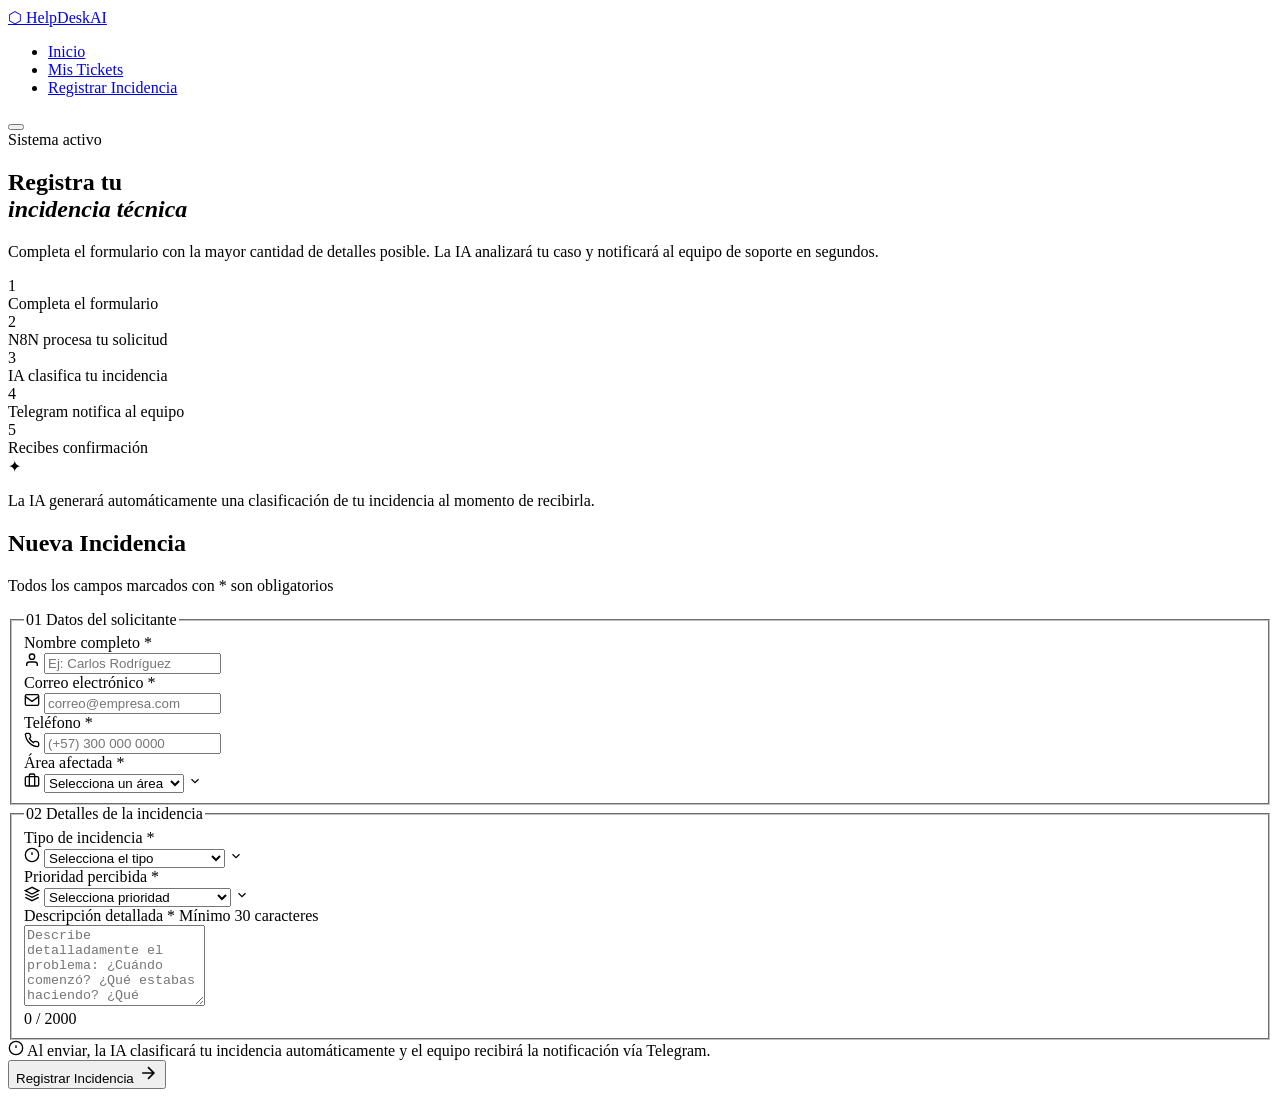
==== form.html @ 00256544 "feat: :memo: se creo el html del formulario de la pagina web" ====
<!DOCTYPE html>
<html lang="es">
<head>
  <meta charset="UTF-8" />
  <meta name="viewport" content="width=device-width, initial-scale=1.0" />
  <title>Registrar Incidencia — HelpDesk AI</title>
  <link rel="preconnect" href="https://fonts.googleapis.com" />
  <link rel="preconnect" href="https://fonts.gstatic.com" crossorigin />
  <link href="https://fonts.googleapis.com/css2?family=Syne:wght@400;600;700;800&family=DM+Sans:ital,opsz,wght@0,9..40,300;0,9..40,400;0,9..40,500;1,9..40,300&display=swap" rel="stylesheet" />
  <link rel="stylesheet" href="css/styles.css" />
  <link rel="stylesheet" href="css/form.css" />
</head>
<body class="form-page">

  <!-- ===== NAVBAR ===== -->
  <nav class="navbar navbar--dark" id="navbar">
    <div class="nav-container">
      <a href="index.html" class="nav-logo">
        <span class="logo-icon">⬡</span>
        <span class="logo-text">HelpDesk<span class="logo-accent">AI</span></span>
      </a>
      <ul class="nav-links">
        <li><a href="index.html">Inicio</a></li>
        <li><a href="tickets.html">Mis Tickets</a></li>
        <li><a href="form.html" class="nav-cta nav-cta--active">Registrar Incidencia</a></li>
      </ul>
      <button class="nav-hamburger" id="hamburger" aria-label="Menú">
        <span></span><span></span><span></span>
      </button>
    </div>
  </nav>

  <!-- ===== FORM SECTION ===== -->
  <main class="form-main">
    <div class="form-layout">

      <!-- Sidebar Info -->
      <aside class="form-sidebar">
        <div class="sidebar-content">
          <div class="sidebar-badge">
            <span class="badge-dot"></span> Sistema activo
          </div>
          <h1 class="sidebar-title">Registra tu<br /><em>incidencia técnica</em></h1>
          <p class="sidebar-desc">Completa el formulario con la mayor cantidad de detalles posible. La IA analizará tu caso y notificará al equipo de soporte en segundos.</p>
          <div class="sidebar-steps">
            <div class="ss-step ss-step--active">
              <div class="ss-dot">1</div>
              <span>Completa el formulario</span>
            </div>
            <div class="ss-line"></div>
            <div class="ss-step">
              <div class="ss-dot">2</div>
              <span>N8N procesa tu solicitud</span>
            </div>
            <div class="ss-line"></div>
            <div class="ss-step">
              <div class="ss-dot">3</div>
              <span>IA clasifica tu incidencia</span>
            </div>
            <div class="ss-line"></div>
            <div class="ss-step">
              <div class="ss-dot">4</div>
              <span>Telegram notifica al equipo</span>
            </div>
            <div class="ss-line"></div>
            <div class="ss-step">
              <div class="ss-dot">5</div>
              <span>Recibes confirmación</span>
            </div>
          </div>
          <div class="sidebar-note">
            <span class="note-icon">✦</span>
            <p>La IA generará automáticamente una clasificación de tu incidencia al momento de recibirla.</p>
          </div>
        </div>
      </aside>

      <!-- Form -->
      <div class="form-wrapper">
        <div class="form-card">
          <div class="form-card-header">
            <h2>Nueva Incidencia</h2>
            <p>Todos los campos marcados con <span class="required-mark">*</span> son obligatorios</p>
          </div>

          <form id="incidenciaForm" class="incidencia-form" novalidate>

            <!-- Sección 1: Datos Personales -->
            <fieldset class="form-section">
              <legend class="form-section-title">
                <span class="fs-number">01</span>
                Datos del solicitante
              </legend>

              <div class="form-row form-row--2">
                <div class="form-group" id="fg-nombre">
                  <label for="nombre" class="form-label">Nombre completo <span class="required-mark">*</span></label>
                  <div class="input-wrap">
                    <span class="input-icon">
                      <svg width="16" height="16" fill="none" stroke="currentColor" stroke-width="2" viewBox="0 0 24 24"><path d="M20 21v-2a4 4 0 0 0-4-4H8a4 4 0 0 0-4 4v2"/><circle cx="12" cy="7" r="4"/></svg>
                    </span>
                    <input
                      type="text"
                      id="nombre"
                      name="nombre"
                      class="form-input"
                      placeholder="Ej: Carlos Rodríguez"
                      autocomplete="name"
                      required
                      minlength="3"
                      maxlength="100"
                    />
                  </div>
                  <span class="form-error" id="error-nombre"></span>
                </div>

                <div class="form-group" id="fg-correo">
                  <label for="correo" class="form-label">Correo electrónico <span class="required-mark">*</span></label>
                  <div class="input-wrap">
                    <span class="input-icon">
                      <svg width="16" height="16" fill="none" stroke="currentColor" stroke-width="2" viewBox="0 0 24 24"><rect x="2" y="4" width="20" height="16" rx="2"/><path d="m22 7-10 7L2 7"/></svg>
                    </span>
                    <input
                      type="email"
                      id="correo"
                      name="correo"
                      class="form-input"
                      placeholder="correo@empresa.com"
                      autocomplete="email"
                      required
                    />
                  </div>
                  <span class="form-error" id="error-correo"></span>
                </div>
              </div>

              <div class="form-row form-row--2">
                <div class="form-group" id="fg-telefono">
                  <label for="telefono" class="form-label">Teléfono <span class="required-mark">*</span></label>
                  <div class="input-wrap">
                    <span class="input-icon">
                      <svg width="16" height="16" fill="none" stroke="currentColor" stroke-width="2" viewBox="0 0 24 24"><path d="M22 16.92v3a2 2 0 0 1-2.18 2 19.79 19.79 0 0 1-8.63-3.07 19.5 19.5 0 0 1-6-6 19.79 19.79 0 0 1-3.07-8.67A2 2 0 0 1 4.11 2h3a2 2 0 0 1 2 1.72c.127.96.361 1.903.7 2.81a2 2 0 0 1-.45 2.11L8.09 9.91a16 16 0 0 0 6 6l1.27-1.27a2 2 0 0 1 2.11-.45c.907.339 1.85.573 2.81.7A2 2 0 0 1 22 16.92z"/></svg>
                    </span>
                    <input
                      type="tel"
                      id="telefono"
                      name="telefono"
                      class="form-input"
                      placeholder="(+57) 300 000 0000"
                      autocomplete="tel"
                      required
                    />
                  </div>
                  <span class="form-error" id="error-telefono"></span>
                </div>

                <div class="form-group" id="fg-area">
                  <label for="area" class="form-label">Área afectada <span class="required-mark">*</span></label>
                  <div class="input-wrap">
                    <span class="input-icon">
                      <svg width="16" height="16" fill="none" stroke="currentColor" stroke-width="2" viewBox="0 0 24 24"><rect x="2" y="7" width="20" height="14" rx="2"/><path d="M16 21V5a2 2 0 0 0-2-2h-4a2 2 0 0 0-2 2v16"/></svg>
                    </span>
                    <select id="area" name="area" class="form-input form-select" required>
                      <option value="" disabled selected>Selecciona un área</option>
                      <option value="Sistemas">Sistemas / TI</option>
                      <option value="Administracion">Administración</option>
                      <option value="Contabilidad">Contabilidad</option>
                      <option value="Ventas">Ventas</option>
                      <option value="Recursos Humanos">Recursos Humanos</option>
                      <option value="Produccion">Producción</option>
                      <option value="Logistica">Logística</option>
                      <option value="Gerencia">Gerencia</option>
                      <option value="Otro">Otro</option>
                    </select>
                    <span class="select-arrow">
                      <svg width="14" height="14" fill="none" stroke="currentColor" stroke-width="2" viewBox="0 0 24 24"><path d="m6 9 6 6 6-6"/></svg>
                    </span>
                  </div>
                  <span class="form-error" id="error-area"></span>
                </div>
              </div>
            </fieldset>

            <!-- Sección 2: Detalles de la Incidencia -->
            <fieldset class="form-section">
              <legend class="form-section-title">
                <span class="fs-number">02</span>
                Detalles de la incidencia
              </legend>

              <div class="form-row form-row--2">
                <div class="form-group" id="fg-incidencia">
                  <label for="incidencia" class="form-label">Tipo de incidencia <span class="required-mark">*</span></label>
                  <div class="input-wrap">
                    <span class="input-icon">
                      <svg width="16" height="16" fill="none" stroke="currentColor" stroke-width="2" viewBox="0 0 24 24"><circle cx="12" cy="12" r="10"/><path d="M12 8v4M12 16h.01"/></svg>
                    </span>
                    <select id="incidencia" name="incidencia" class="form-input form-select" required>
                      <option value="" disabled selected>Selecciona el tipo</option>
                      <option value="Hardware">Hardware (equipos físicos)</option>
                      <option value="Software">Software (aplicaciones)</option>
                      <option value="Red">Red / Conectividad</option>
                      <option value="Seguridad">Seguridad informática</option>
                      <option value="Email">Correo electrónico</option>
                      <option value="Impresoras">Impresoras / Periféricos</option>
                      <option value="Telefonia">Telefonía / VoIP</option>
                      <option value="Accesos">Accesos / Permisos</option>
                      <option value="Base de Datos">Base de Datos</option>
                      <option value="Otro">Otro</option>
                    </select>
                    <span class="select-arrow">
                      <svg width="14" height="14" fill="none" stroke="currentColor" stroke-width="2" viewBox="0 0 24 24"><path d="m6 9 6 6 6-6"/></svg>
                    </span>
                  </div>
                  <span class="form-error" id="error-incidencia"></span>
                </div>

                <div class="form-group" id="fg-prioridad">
                  <label for="prioridad" class="form-label">Prioridad percibida <span class="required-mark">*</span></label>
                  <div class="input-wrap">
                    <span class="input-icon">
                      <svg width="16" height="16" fill="none" stroke="currentColor" stroke-width="2" viewBox="0 0 24 24"><path d="M12 2L2 7l10 5 10-5-10-5zM2 17l10 5 10-5M2 12l10 5 10-5"/></svg>
                    </span>
                    <select id="prioridad" name="prioridad" class="form-input form-select" required>
                      <option value="" disabled selected>Selecciona prioridad</option>
                      <option value="Baja">🟢 Baja — No urgente</option>
                      <option value="Media">🟡 Media — Moderada</option>
                      <option value="Alta">🔴 Alta — Urgente</option>
                      <option value="Critica">⛔ Crítica — Sistema caído</option>
                    </select>
                    <span class="select-arrow">
                      <svg width="14" height="14" fill="none" stroke="currentColor" stroke-width="2" viewBox="0 0 24 24"><path d="m6 9 6 6 6-6"/></svg>
                    </span>
                  </div>
                  <span class="form-error" id="error-prioridad"></span>
                </div>
              </div>

              <div class="form-group form-group--full" id="fg-descripcion">
                <label for="descripcion" class="form-label">
                  Descripción detallada <span class="required-mark">*</span>
                  <span class="label-hint">Mínimo 30 caracteres</span>
                </label>
                <div class="textarea-wrap">
                  <textarea
                    id="descripcion"
                    name="descripcion"
                    class="form-input form-textarea"
                    placeholder="Describe detalladamente el problema: ¿Cuándo comenzó? ¿Qué estabas haciendo? ¿Qué equipos o sistemas están afectados? ¿Cuántos usuarios están impactados?"
                    required
                    minlength="30"
                    maxlength="2000"
                    rows="5"
                  ></textarea>
                </div>
                <div class="textarea-footer">
                  <span class="form-error" id="error-descripcion"></span>
                  <span class="char-count" id="charCount">0 / 2000</span>
                </div>
              </div>
            </fieldset>

            <!-- Submit -->
            <div class="form-actions">
              <div class="form-disclaimer">
                <svg width="16" height="16" fill="none" stroke="currentColor" stroke-width="2" viewBox="0 0 24 24"><circle cx="12" cy="12" r="10"/><path d="M12 8v4M12 16h.01"/></svg>
                Al enviar, la IA clasificará tu incidencia automáticamente y el equipo recibirá la notificación vía Telegram.
              </div>
              <button type="submit" class="btn btn--primary btn--submit" id="submitBtn">
                <span class="btn-text">Registrar Incidencia</span>
                <span class="btn-loading" hidden>
                  <span class="spinner"></span>
                  Procesando...
                </span>
                <svg class="btn-arrow" width="20" height="20" fill="none" stroke="currentColor" stroke-width="2" viewBox="0 0 24 24"><path d="M5 12h14M12 5l7 7-7 7"/></svg>
              </button>
            </div>

            <!-- Error general -->
            <div class="form-alert form-alert--error" id="formError" hidden>
              <svg width="20" height="20" fill="none" stroke="currentColor" stroke-width="2" viewBox="0 0 24 24"><circle cx="12" cy="12" r="10"/><path d="M15 9l-6 6M9 9l6 6"/></svg>
              <p id="formErrorMsg">Error al enviar la incidencia. Por favor intenta nuevamente.</p>
            </div>

          </form>
        </div>
      </div>

    </div>
  </main>

  <script src="js/api.js"></script>
  <script src="js/app.js"></script>
  <script>
    // Compilado de TypeScript inline (form.ts compilado)
    // En producción, compilar form.ts con tsc y referenciar form.js
  </script>
  <script src="js/form-compiled.js"></script>
</body>
</html>
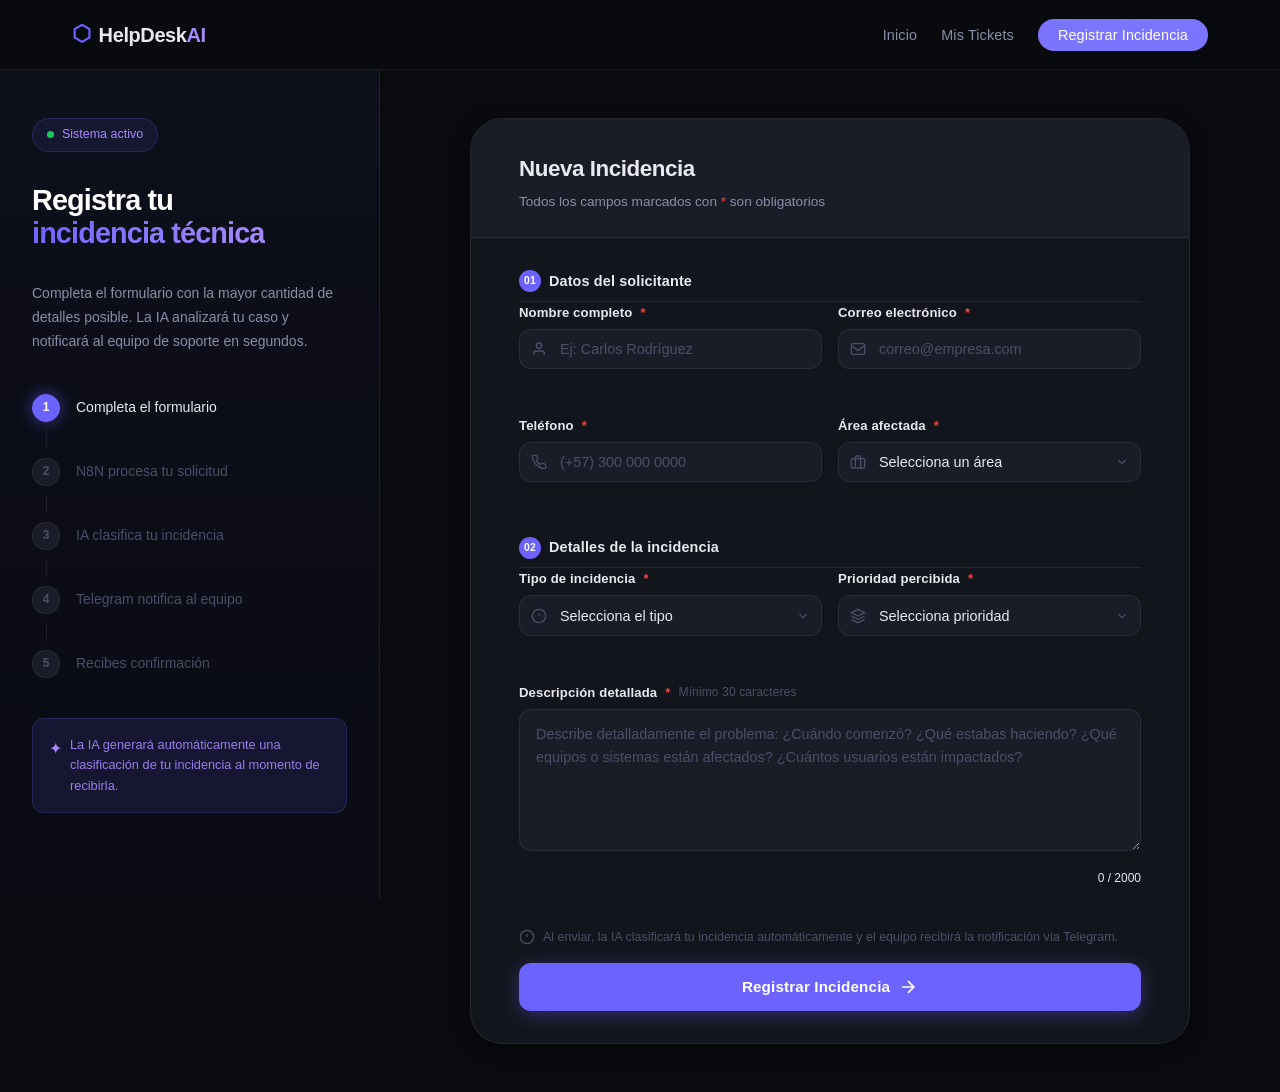
==== commit f9062b1a: "feat: :memo: se hacen modificaciones" ====
--- a/form.html
+++ b/form.html
@@ -43,27 +43,27 @@
           <h1 class="sidebar-title">Registra tu<br /><em>incidencia técnica</em></h1>
           <p class="sidebar-desc">Completa el formulario con la mayor cantidad de detalles posible. La IA analizará tu caso y notificará al equipo de soporte en segundos.</p>
           <div class="sidebar-steps">
-            <div class="ss-step ss-step--active">
+            <div class="ss-step ss-step--active step-item active">
               <div class="ss-dot">1</div>
               <span>Completa el formulario</span>
             </div>
             <div class="ss-line"></div>
-            <div class="ss-step">
+            <div class="ss-step step-item">
               <div class="ss-dot">2</div>
               <span>N8N procesa tu solicitud</span>
             </div>
             <div class="ss-line"></div>
-            <div class="ss-step">
+            <div class="ss-step step-item">
               <div class="ss-dot">3</div>
               <span>IA clasifica tu incidencia</span>
             </div>
             <div class="ss-line"></div>
-            <div class="ss-step">
+            <div class="ss-step step-item">
               <div class="ss-dot">4</div>
               <span>Telegram notifica al equipo</span>
             </div>
             <div class="ss-line"></div>
-            <div class="ss-step">
+            <div class="ss-step step-item">
               <div class="ss-dot">5</div>
               <span>Recibes confirmación</span>
             </div>
@@ -83,7 +83,8 @@
             <p>Todos los campos marcados con <span class="required-mark">*</span> son obligatorios</p>
           </div>
 
-          <form id="incidenciaForm" class="incidencia-form" novalidate>
+          <!-- ID corregido: incident-form (coincide con form-compiled.js) -->
+          <form id="incident-form" class="incidencia-form" novalidate>
 
             <!-- Sección 1: Datos Personales -->
             <fieldset class="form-section">
@@ -111,7 +112,8 @@
                       maxlength="100"
                     />
                   </div>
-                  <span class="form-error" id="error-nombre"></span>
+                  <!-- ID corregido: nombre-error (coincide con form-compiled.js: `${fieldId}-error`) -->
+                  <span class="form-error" id="nombre-error"></span>
                 </div>
 
                 <div class="form-group" id="fg-correo">
@@ -130,7 +132,7 @@
                       required
                     />
                   </div>
-                  <span class="form-error" id="error-correo"></span>
+                  <span class="form-error" id="correo-error"></span>
                 </div>
               </div>
 
@@ -151,7 +153,7 @@
                       required
                     />
                   </div>
-                  <span class="form-error" id="error-telefono"></span>
+                  <span class="form-error" id="telefono-error"></span>
                 </div>
 
                 <div class="form-group" id="fg-area">
@@ -176,7 +178,7 @@
                       <svg width="14" height="14" fill="none" stroke="currentColor" stroke-width="2" viewBox="0 0 24 24"><path d="m6 9 6 6 6-6"/></svg>
                     </span>
                   </div>
-                  <span class="form-error" id="error-area"></span>
+                  <span class="form-error" id="area-error"></span>
                 </div>
               </div>
             </fieldset>
@@ -212,7 +214,7 @@
                       <svg width="14" height="14" fill="none" stroke="currentColor" stroke-width="2" viewBox="0 0 24 24"><path d="m6 9 6 6 6-6"/></svg>
                     </span>
                   </div>
-                  <span class="form-error" id="error-incidencia"></span>
+                  <span class="form-error" id="incidencia-error"></span>
                 </div>
 
                 <div class="form-group" id="fg-prioridad">
@@ -232,7 +234,7 @@
                       <svg width="14" height="14" fill="none" stroke="currentColor" stroke-width="2" viewBox="0 0 24 24"><path d="m6 9 6 6 6-6"/></svg>
                     </span>
                   </div>
-                  <span class="form-error" id="error-prioridad"></span>
+                  <span class="form-error" id="prioridad-error"></span>
                 </div>
               </div>
 
@@ -254,8 +256,9 @@
                   ></textarea>
                 </div>
                 <div class="textarea-footer">
-                  <span class="form-error" id="error-descripcion"></span>
-                  <span class="char-count" id="charCount">0 / 2000</span>
+                  <span class="form-error" id="descripcion-error"></span>
+                  <!-- ID corregido: char-count (coincide con form-compiled.js) -->
+                  <span class="char-count" id="char-count">0 / 2000</span>
                 </div>
               </div>
             </fieldset>
@@ -266,9 +269,10 @@
                 <svg width="16" height="16" fill="none" stroke="currentColor" stroke-width="2" viewBox="0 0 24 24"><circle cx="12" cy="12" r="10"/><path d="M12 8v4M12 16h.01"/></svg>
                 Al enviar, la IA clasificará tu incidencia automáticamente y el equipo recibirá la notificación vía Telegram.
               </div>
-              <button type="submit" class="btn btn--primary btn--submit" id="submitBtn">
-                <span class="btn-text">Registrar Incidencia</span>
-                <span class="btn-loading" hidden>
+              <!-- ID corregido: submit-btn, btn-text, btn-loader (coinciden con form-compiled.js) -->
+              <button type="submit" class="btn btn--primary btn--submit" id="submit-btn">
+                <span id="btn-text">Registrar Incidencia</span>
+                <span id="btn-loader" style="display:none;" class="btn-loading">
                   <span class="spinner"></span>
                   Procesando...
                 </span>
@@ -276,12 +280,6 @@
               </button>
             </div>
 
-            <!-- Error general -->
-            <div class="form-alert form-alert--error" id="formError" hidden>
-              <svg width="20" height="20" fill="none" stroke="currentColor" stroke-width="2" viewBox="0 0 24 24"><circle cx="12" cy="12" r="10"/><path d="M15 9l-6 6M9 9l6 6"/></svg>
-              <p id="formErrorMsg">Error al enviar la incidencia. Por favor intenta nuevamente.</p>
-            </div>
-
           </form>
         </div>
       </div>
@@ -289,12 +287,7 @@
     </div>
   </main>
 
-  <script src="js/api.js"></script>
   <script src="js/app.js"></script>
-  <script>
-    // Compilado de TypeScript inline (form.ts compilado)
-    // En producción, compilar form.ts con tsc y referenciar form.js
-  </script>
   <script src="js/form-compiled.js"></script>
 </body>
-</html>
+</html>
--- a/css/styles.css
+++ b/css/styles.css
@@ -0,0 +1,1011 @@
+/* =====================================================
+   HelpDesk AI — styles.css
+   Global styles, variables, layout, components
+   ===================================================== */
+
+/* ===== CSS VARIABLES ===== */
+:root {
+  /* Colors */
+  --color-bg:         #0a0b0f;
+  --color-bg-2:       #0f1117;
+  --color-bg-card:    #13151c;
+  --color-bg-elevated:#1a1d27;
+  --color-border:     rgba(255,255,255,0.07);
+  --color-border-2:   rgba(255,255,255,0.12);
+
+  --color-text:       #e8eaf0;
+  --color-text-muted: #8a8fa8;
+  --color-text-dim:   #4a4f68;
+
+  --color-accent:     #6c63ff;
+  --color-accent-2:   #a78bfa;
+  --color-accent-glow:rgba(108,99,255,0.3);
+  --color-accent-soft:rgba(108,99,255,0.12);
+
+  --color-success:    #22c55e;
+  --color-warning:    #f59e0b;
+  --color-danger:     #ef4444;
+  --color-info:       #3b82f6;
+
+  /* Priority colors */
+  --color-critica:    #ef4444;
+  --color-alta:       #f97316;
+  --color-media:      #f59e0b;
+  --color-baja:       #22c55e;
+
+  /* Spacing */
+  --space-xs:   0.25rem;
+  --space-sm:   0.5rem;
+  --space-md:   1rem;
+  --space-lg:   1.5rem;
+  --space-xl:   2rem;
+  --space-2xl:  3rem;
+  --space-3xl:  4rem;
+  --space-4xl:  6rem;
+
+  /* Typography */
+  --font-display: 'Syne', sans-serif;
+  --font-body:    'DM Sans', sans-serif;
+
+  /* Border radius */
+  --radius-sm:  0.375rem;
+  --radius-md:  0.75rem;
+  --radius-lg:  1.25rem;
+  --radius-xl:  2rem;
+  --radius-full:9999px;
+
+  /* Shadows */
+  --shadow-sm:  0 1px 3px rgba(0,0,0,0.4);
+  --shadow-md:  0 4px 16px rgba(0,0,0,0.5);
+  --shadow-lg:  0 8px 40px rgba(0,0,0,0.6);
+  --shadow-accent: 0 0 40px rgba(108,99,255,0.2);
+
+  /* Transitions */
+  --transition-fast:  150ms ease;
+  --transition-base:  250ms ease;
+  --transition-slow:  400ms ease;
+
+  /* Layout */
+  --nav-height:   70px;
+  --container-max:1200px;
+}
+
+/* ===== RESET & BASE ===== */
+*, *::before, *::after {
+  box-sizing: border-box;
+  margin: 0;
+  padding: 0;
+}
+
+html {
+  scroll-behavior: smooth;
+  -webkit-text-size-adjust: 100%;
+}
+
+body {
+  font-family: var(--font-body);
+  background-color: var(--color-bg);
+  color: var(--color-text);
+  line-height: 1.6;
+  font-size: 1rem;
+  overflow-x: hidden;
+  -webkit-font-smoothing: antialiased;
+}
+
+img, svg { display: block; max-width: 100%; }
+a { color: inherit; text-decoration: none; }
+ul { list-style: none; }
+button { cursor: pointer; border: none; background: none; font-family: inherit; }
+input, select, textarea { font-family: inherit; }
+
+/* ===== CONTAINER ===== */
+.container {
+  width: 100%;
+  max-width: var(--container-max);
+  margin-inline: auto;
+  padding-inline: var(--space-xl);
+}
+
+@media (max-width: 768px) {
+  .container { padding-inline: var(--space-md); }
+}
+
+/* ===== NAVBAR ===== */
+.navbar {
+  position: fixed;
+  top: 0;
+  left: 0;
+  right: 0;
+  z-index: 1000;
+  height: var(--nav-height);
+  display: flex;
+  align-items: center;
+  background: rgba(10, 11, 15, 0.85);
+  backdrop-filter: blur(20px);
+  -webkit-backdrop-filter: blur(20px);
+  border-bottom: 1px solid var(--color-border);
+  transition: background var(--transition-base), box-shadow var(--transition-base);
+}
+
+.navbar.scrolled {
+  background: rgba(10, 11, 15, 0.98);
+  box-shadow: var(--shadow-md);
+}
+
+.nav-container {
+  width: 100%;
+  max-width: var(--container-max);
+  margin-inline: auto;
+  padding-inline: var(--space-xl);
+  display: flex;
+  align-items: center;
+  justify-content: space-between;
+  gap: var(--space-xl);
+}
+
+.nav-logo {
+  display: flex;
+  align-items: center;
+  gap: var(--space-sm);
+  font-family: var(--font-display);
+  font-size: 1.25rem;
+  font-weight: 700;
+  letter-spacing: -0.02em;
+  transition: opacity var(--transition-fast);
+}
+.nav-logo:hover { opacity: 0.85; }
+
+.logo-icon {
+  color: var(--color-accent);
+  font-size: 1.4rem;
+  line-height: 1;
+}
+.logo-accent { color: var(--color-accent-2); }
+
+.nav-links {
+  display: flex;
+  align-items: center;
+  gap: var(--space-lg);
+}
+
+.nav-links a {
+  font-size: 0.9rem;
+  font-weight: 500;
+  color: var(--color-text-muted);
+  transition: color var(--transition-fast);
+  letter-spacing: 0.01em;
+}
+.nav-links a:hover, .nav-links a.nav-active { color: var(--color-text); }
+
+.nav-cta {
+  padding: 0.5rem 1.25rem;
+  background: var(--color-accent);
+  color: white !important;
+  border-radius: var(--radius-full);
+  font-weight: 600;
+  font-size: 0.875rem;
+  transition: background var(--transition-fast), transform var(--transition-fast), box-shadow var(--transition-fast) !important;
+}
+.nav-cta:hover {
+  background: #7b74ff !important;
+  transform: translateY(-1px);
+  box-shadow: 0 4px 20px rgba(108,99,255,0.4) !important;
+}
+.nav-cta--active { background: #7b74ff !important; }
+
+.nav-hamburger {
+  display: none;
+  flex-direction: column;
+  gap: 5px;
+  padding: 4px;
+}
+.nav-hamburger span {
+  display: block;
+  width: 22px;
+  height: 2px;
+  background: var(--color-text);
+  border-radius: 2px;
+  transition: transform var(--transition-base), opacity var(--transition-base);
+}
+.nav-hamburger.active span:nth-child(1) { transform: translateY(7px) rotate(45deg); }
+.nav-hamburger.active span:nth-child(2) { opacity: 0; }
+.nav-hamburger.active span:nth-child(3) { transform: translateY(-7px) rotate(-45deg); }
+
+/* ===== BUTTONS ===== */
+.btn {
+  display: inline-flex;
+  align-items: center;
+  gap: 0.5rem;
+  padding: 0.625rem 1.5rem;
+  border-radius: var(--radius-full);
+  font-family: var(--font-display);
+  font-weight: 600;
+  font-size: 0.9rem;
+  letter-spacing: 0.01em;
+  transition: all var(--transition-base);
+  white-space: nowrap;
+  cursor: pointer;
+  border: none;
+  position: relative;
+  overflow: hidden;
+}
+
+.btn--primary {
+  background: var(--color-accent);
+  color: #fff;
+  box-shadow: 0 4px 20px rgba(108,99,255,0.35);
+}
+.btn--primary:hover {
+  background: #7b74ff;
+  transform: translateY(-2px);
+  box-shadow: 0 8px 30px rgba(108,99,255,0.5);
+}
+.btn--primary:active { transform: translateY(0); }
+
+.btn--ghost {
+  background: transparent;
+  color: var(--color-text-muted);
+  border: 1px solid var(--color-border-2);
+}
+.btn--ghost:hover {
+  background: var(--color-bg-elevated);
+  color: var(--color-text);
+  border-color: var(--color-accent);
+}
+
+.btn--lg {
+  padding: 0.875rem 2rem;
+  font-size: 1rem;
+}
+
+.btn--sm {
+  padding: 0.375rem 0.875rem;
+  font-size: 0.8rem;
+}
+
+.btn--icon {
+  gap: 0.375rem;
+}
+
+/* ===== SECTION BASICS ===== */
+.section-header {
+  text-align: center;
+  margin-bottom: var(--space-3xl);
+}
+
+.section-tag {
+  display: inline-block;
+  font-family: var(--font-display);
+  font-size: 0.75rem;
+  font-weight: 700;
+  text-transform: uppercase;
+  letter-spacing: 0.15em;
+  color: var(--color-accent-2);
+  background: var(--color-accent-soft);
+  padding: 0.375rem 0.875rem;
+  border-radius: var(--radius-full);
+  margin-bottom: var(--space-md);
+  border: 1px solid rgba(108,99,255,0.2);
+}
+
+.section-tag--light {
+  background: rgba(255,255,255,0.1);
+  color: #c4b5fd;
+  border-color: rgba(255,255,255,0.15);
+}
+
+.section-title {
+  font-family: var(--font-display);
+  font-size: clamp(1.75rem, 3vw, 2.5rem);
+  font-weight: 800;
+  letter-spacing: -0.03em;
+  color: var(--color-text);
+  line-height: 1.15;
+  margin-bottom: var(--space-md);
+}
+
+.section-title--light { color: #fff; }
+
+.section-sub {
+  font-size: 1.05rem;
+  color: var(--color-text-muted);
+  max-width: 560px;
+  margin-inline: auto;
+  line-height: 1.7;
+}
+
+.section-sub--light { color: rgba(255,255,255,0.7); }
+
+/* ===== HERO SECTION ===== */
+.hero {
+  min-height: 100vh;
+  display: flex;
+  align-items: center;
+  padding-top: var(--nav-height);
+  padding-inline: var(--space-xl);
+  position: relative;
+  overflow: hidden;
+  gap: var(--space-3xl);
+  max-width: var(--container-max);
+  margin-inline: auto;
+}
+
+.hero-bg-grid {
+  position: fixed;
+  inset: 0;
+  z-index: -2;
+  background-image:
+    linear-gradient(rgba(108,99,255,0.03) 1px, transparent 1px),
+    linear-gradient(90deg, rgba(108,99,255,0.03) 1px, transparent 1px);
+  background-size: 60px 60px;
+  pointer-events: none;
+}
+
+.hero-orb {
+  position: fixed;
+  border-radius: 50%;
+  filter: blur(100px);
+  pointer-events: none;
+  z-index: -1;
+}
+.hero-orb--1 {
+  width: 600px;
+  height: 600px;
+  background: radial-gradient(circle, rgba(108,99,255,0.15), transparent 70%);
+  top: -100px;
+  right: -100px;
+  animation: orbFloat 12s ease-in-out infinite;
+}
+.hero-orb--2 {
+  width: 400px;
+  height: 400px;
+  background: radial-gradient(circle, rgba(167,139,250,0.1), transparent 70%);
+  bottom: -50px;
+  left: -50px;
+  animation: orbFloat 16s ease-in-out infinite reverse;
+}
+
+@keyframes orbFloat {
+  0%, 100% { transform: translate(0, 0) scale(1); }
+  33% { transform: translate(30px, -20px) scale(1.05); }
+  66% { transform: translate(-20px, 30px) scale(0.95); }
+}
+
+.hero-content {
+  flex: 1;
+  max-width: 600px;
+  padding-block: var(--space-4xl) var(--space-2xl);
+  animation: fadeInUp 0.8s ease both;
+}
+
+.hero-badge {
+  display: inline-flex;
+  align-items: center;
+  gap: 0.5rem;
+  font-size: 0.8rem;
+  font-weight: 500;
+  color: var(--color-accent-2);
+  background: rgba(108,99,255,0.1);
+  border: 1px solid rgba(108,99,255,0.2);
+  padding: 0.375rem 1rem;
+  border-radius: var(--radius-full);
+  margin-bottom: var(--space-xl);
+  letter-spacing: 0.02em;
+}
+
+.badge-dot {
+  width: 7px;
+  height: 7px;
+  background: var(--color-success);
+  border-radius: 50%;
+  animation: pulse 2s infinite;
+  box-shadow: 0 0 0 0 rgba(34, 197, 94, 0.4);
+}
+
+@keyframes pulse {
+  0%, 100% { box-shadow: 0 0 0 0 rgba(34,197,94,0.4); }
+  50% { box-shadow: 0 0 0 6px rgba(34,197,94,0); }
+}
+
+.hero-title {
+  font-family: var(--font-display);
+  font-size: clamp(2.5rem, 5vw, 4rem);
+  font-weight: 800;
+  letter-spacing: -0.04em;
+  line-height: 1.1;
+  margin-bottom: var(--space-lg);
+  color: var(--color-text);
+}
+.hero-title em {
+  font-style: normal;
+  color: var(--color-accent-2);
+  background: linear-gradient(135deg, #6c63ff, #a78bfa);
+  -webkit-background-clip: text;
+  -webkit-text-fill-color: transparent;
+  background-clip: text;
+}
+
+.hero-subtitle {
+  font-size: 1.1rem;
+  color: var(--color-text-muted);
+  line-height: 1.75;
+  margin-bottom: var(--space-2xl);
+  max-width: 520px;
+}
+
+.hero-actions {
+  display: flex;
+  flex-wrap: wrap;
+  gap: var(--space-md);
+  margin-bottom: var(--space-2xl);
+}
+
+.hero-stats {
+  display: flex;
+  align-items: center;
+  gap: var(--space-xl);
+  padding: var(--space-lg) var(--space-xl);
+  background: var(--color-bg-card);
+  border: 1px solid var(--color-border);
+  border-radius: var(--radius-lg);
+  animation: fadeInUp 0.8s 0.2s ease both;
+}
+
+.stat {
+  display: flex;
+  flex-direction: column;
+  gap: 2px;
+}
+
+.stat-num {
+  font-family: var(--font-display);
+  font-size: 1.4rem;
+  font-weight: 800;
+  color: var(--color-accent-2);
+  letter-spacing: -0.02em;
+}
+
+.stat-label {
+  font-size: 0.78rem;
+  color: var(--color-text-muted);
+  letter-spacing: 0.01em;
+}
+
+.stat-divider {
+  width: 1px;
+  height: 36px;
+  background: var(--color-border);
+}
+
+/* ===== HERO VISUAL ===== */
+.hero-visual {
+  flex: 1;
+  max-width: 480px;
+  position: relative;
+  display: flex;
+  flex-direction: column;
+  gap: var(--space-md);
+  padding-block: var(--space-4xl) var(--space-2xl);
+  animation: fadeInUp 0.8s 0.15s ease both;
+}
+
+.ticket-card {
+  background: var(--color-bg-card);
+  border: 1px solid var(--color-border);
+  border-radius: var(--radius-lg);
+  padding: var(--space-lg);
+  transition: transform var(--transition-base), box-shadow var(--transition-base);
+}
+.ticket-card:hover {
+  transform: translateY(-4px);
+  box-shadow: var(--shadow-accent);
+}
+
+.ticket-card--float {
+  animation: cardFloat 6s ease-in-out infinite;
+}
+.ticket-card--secondary {
+  animation-delay: -3s;
+  opacity: 0.9;
+  scale: 0.97;
+  transform-origin: center left;
+}
+
+@keyframes cardFloat {
+  0%, 100% { transform: translateY(0); }
+  50% { transform: translateY(-8px); }
+}
+
+.tc-header {
+  display: flex;
+  justify-content: space-between;
+  align-items: center;
+  margin-bottom: var(--space-sm);
+}
+
+.tc-badge {
+  font-family: var(--font-display);
+  font-size: 0.65rem;
+  font-weight: 800;
+  letter-spacing: 0.12em;
+  padding: 0.2rem 0.6rem;
+  border-radius: var(--radius-full);
+}
+.tc-badge--alta {
+  background: rgba(239,68,68,0.15);
+  color: #fca5a5;
+  border: 1px solid rgba(239,68,68,0.3);
+}
+.tc-badge--media {
+  background: rgba(245,158,11,0.15);
+  color: #fcd34d;
+  border: 1px solid rgba(245,158,11,0.3);
+}
+
+.tc-id {
+  font-family: var(--font-display);
+  font-size: 0.75rem;
+  color: var(--color-text-dim);
+  font-weight: 600;
+}
+
+.tc-title {
+  font-size: 0.9rem;
+  font-weight: 500;
+  color: var(--color-text);
+  margin-bottom: var(--space-sm);
+  line-height: 1.4;
+}
+
+.tc-ai {
+  display: flex;
+  align-items: center;
+  gap: 0.375rem;
+  font-size: 0.75rem;
+  color: var(--color-accent-2);
+  background: var(--color-accent-soft);
+  padding: 0.3rem 0.75rem;
+  border-radius: var(--radius-full);
+  margin-bottom: var(--space-sm);
+  width: fit-content;
+}
+
+.tc-ai-icon { font-size: 0.7rem; }
+
+.tc-footer {
+  display: flex;
+  justify-content: space-between;
+  align-items: center;
+}
+
+.tc-status {
+  font-size: 0.72rem;
+  font-weight: 600;
+  padding: 0.2rem 0.6rem;
+  border-radius: var(--radius-full);
+}
+.tc-status--open { background: rgba(59,130,246,0.15); color: #93c5fd; }
+.tc-status--resolved { background: rgba(34,197,94,0.15); color: #86efac; }
+
+.tc-time { font-size: 0.72rem; color: var(--color-text-dim); }
+
+.telegram-notif {
+  display: flex;
+  align-items: center;
+  gap: var(--space-md);
+  background: linear-gradient(135deg, rgba(41,182,246,0.1), rgba(41,182,246,0.05));
+  border: 1px solid rgba(41,182,246,0.2);
+  border-radius: var(--radius-md);
+  padding: var(--space-md) var(--space-lg);
+  animation: slideIn 0.5s 1s ease both;
+}
+
+.tg-icon {
+  font-size: 1.3rem;
+  color: #29b6f6;
+}
+
+.tg-title {
+  font-weight: 600;
+  font-size: 0.85rem;
+  color: var(--color-text);
+}
+
+.tg-sub {
+  font-size: 0.75rem;
+  color: var(--color-text-muted);
+}
+
+/* ===== BENEFITS SECTION ===== */
+.benefits {
+  padding-block: var(--space-4xl);
+  background: var(--color-bg-2);
+}
+
+.benefits-grid {
+  display: grid;
+  grid-template-columns: repeat(auto-fit, minmax(280px, 1fr));
+  gap: var(--space-lg);
+}
+
+.benefit-card {
+  background: var(--color-bg-card);
+  border: 1px solid var(--color-border);
+  border-radius: var(--radius-lg);
+  padding: var(--space-xl);
+  transition: transform var(--transition-base), border-color var(--transition-base), box-shadow var(--transition-base);
+}
+.benefit-card:hover {
+  transform: translateY(-4px);
+  border-color: var(--color-accent);
+  box-shadow: var(--shadow-accent);
+}
+
+.benefit-card--featured {
+  background: linear-gradient(135deg, rgba(108,99,255,0.12), rgba(167,139,250,0.05));
+  border-color: rgba(108,99,255,0.3);
+  grid-column: span 1;
+}
+
+.benefit-icon {
+  font-size: 2rem;
+  margin-bottom: var(--space-md);
+  display: inline-block;
+}
+
+.benefit-card h3 {
+  font-family: var(--font-display);
+  font-size: 1.05rem;
+  font-weight: 700;
+  margin-bottom: var(--space-sm);
+  color: var(--color-text);
+}
+
+.benefit-card p {
+  font-size: 0.9rem;
+  color: var(--color-text-muted);
+  line-height: 1.65;
+}
+
+/* ===== HOW IT WORKS ===== */
+.how-it-works {
+  padding-block: var(--space-4xl);
+}
+
+.steps-track {
+  display: grid;
+  grid-template-columns: repeat(3, 1fr);
+  gap: var(--space-xl);
+  position: relative;
+}
+
+.step {
+  position: relative;
+  display: flex;
+  flex-direction: column;
+  gap: var(--space-md);
+}
+
+.step-number {
+  font-family: var(--font-display);
+  font-size: 0.7rem;
+  font-weight: 800;
+  color: var(--color-accent);
+  letter-spacing: 0.1em;
+  background: var(--color-accent-soft);
+  border: 1px solid rgba(108,99,255,0.2);
+  padding: 0.2rem 0.6rem;
+  border-radius: var(--radius-full);
+  width: fit-content;
+}
+
+.step-content {
+  background: var(--color-bg-card);
+  border: 1px solid var(--color-border);
+  border-radius: var(--radius-lg);
+  padding: var(--space-xl);
+  flex: 1;
+  transition: transform var(--transition-base), box-shadow var(--transition-base), border-color var(--transition-base);
+}
+.step-content:hover {
+  transform: translateY(-4px);
+  box-shadow: var(--shadow-accent);
+  border-color: var(--color-accent);
+}
+
+.step-icon-wrap {
+  width: 52px;
+  height: 52px;
+  border-radius: var(--radius-md);
+  background: var(--color-bg-elevated);
+  border: 1px solid var(--color-border);
+  display: flex;
+  align-items: center;
+  justify-content: center;
+  font-size: 1.4rem;
+  margin-bottom: var(--space-md);
+  transition: background var(--transition-base);
+}
+.step-icon-wrap--ai {
+  background: var(--color-accent-soft);
+  border-color: rgba(108,99,255,0.3);
+  color: var(--color-accent-2);
+  font-size: 1.6rem;
+}
+
+.step-title {
+  font-family: var(--font-display);
+  font-size: 1rem;
+  font-weight: 700;
+  margin-bottom: var(--space-sm);
+  color: var(--color-text);
+}
+
+.step-desc {
+  font-size: 0.875rem;
+  color: var(--color-text-muted);
+  line-height: 1.65;
+}
+
+.step-connector {
+  display: none;
+}
+
+/* ===== AI SECTION ===== */
+.ai-section {
+  padding-block: var(--space-4xl);
+  background: linear-gradient(180deg, var(--color-bg-2) 0%, #0d0e1a 100%);
+}
+
+.ai-inner {
+  display: grid;
+  grid-template-columns: 1fr 1fr;
+  gap: var(--space-3xl);
+  align-items: center;
+}
+
+.ai-features {
+  display: flex;
+  flex-direction: column;
+  gap: var(--space-sm);
+  margin-block: var(--space-xl) var(--space-xl);
+}
+
+.ai-features li {
+  display: flex;
+  align-items: center;
+  gap: var(--space-sm);
+  font-size: 0.95rem;
+  color: rgba(255,255,255,0.8);
+}
+
+.ai-check {
+  color: var(--color-success);
+  font-weight: 700;
+  font-size: 1rem;
+}
+
+.ai-output {
+  background: var(--color-bg-card);
+  border: 1px solid var(--color-border);
+  border-radius: var(--radius-lg);
+  overflow: hidden;
+  box-shadow: var(--shadow-lg);
+}
+
+.ai-output-header {
+  display: flex;
+  align-items: center;
+  gap: 0.5rem;
+  padding: 0.875rem var(--space-lg);
+  background: var(--color-bg-elevated);
+  border-bottom: 1px solid var(--color-border);
+}
+
+.ao-dot {
+  width: 11px;
+  height: 11px;
+  border-radius: 50%;
+}
+.ao-dot--red { background: #ef4444; }
+.ao-dot--yellow { background: #f59e0b; }
+.ao-dot--green { background: #22c55e; }
+
+.ao-title {
+  font-family: var(--font-display);
+  font-size: 0.72rem;
+  font-weight: 600;
+  color: var(--color-text-muted);
+  margin-left: var(--space-sm);
+  letter-spacing: 0.05em;
+}
+
+.ai-code {
+  font-family: 'Courier New', Courier, monospace;
+  font-size: 0.82rem;
+  line-height: 1.75;
+  padding: var(--space-xl);
+  color: var(--color-text-muted);
+  white-space: pre;
+  overflow-x: auto;
+}
+
+.code-key { color: #a78bfa; }
+.code-str { color: #86efac; }
+.code-brace { color: var(--color-text-muted); }
+
+.ai-processing {
+  display: flex;
+  align-items: center;
+  gap: var(--space-md);
+  padding: var(--space-md) var(--space-xl);
+  border-top: 1px solid var(--color-border);
+  background: var(--color-bg-elevated);
+}
+
+.proc-bar {
+  flex: 1;
+  height: 4px;
+  background: var(--color-border);
+  border-radius: var(--radius-full);
+  overflow: hidden;
+}
+
+.proc-fill {
+  height: 100%;
+  width: 100%;
+  background: linear-gradient(90deg, var(--color-accent), var(--color-accent-2));
+  animation: procFill 2.5s ease infinite;
+}
+
+@keyframes procFill {
+  0% { width: 0%; }
+  60% { width: 100%; }
+  100% { width: 100%; opacity: 0; }
+}
+
+.proc-label {
+  font-size: 0.72rem;
+  color: var(--color-success);
+  font-weight: 600;
+  white-space: nowrap;
+}
+
+/* ===== CTA SECTION ===== */
+.cta-section {
+  padding-block: var(--space-4xl);
+}
+
+.cta-inner {
+  text-align: center;
+  background: linear-gradient(135deg, rgba(108,99,255,0.12), rgba(167,139,250,0.06));
+  border: 1px solid rgba(108,99,255,0.25);
+  border-radius: var(--radius-xl);
+  padding: var(--space-3xl);
+}
+
+.cta-title {
+  font-family: var(--font-display);
+  font-size: clamp(1.75rem, 3vw, 2.5rem);
+  font-weight: 800;
+  letter-spacing: -0.03em;
+  margin-bottom: var(--space-md);
+}
+
+.cta-sub {
+  font-size: 1.05rem;
+  color: var(--color-text-muted);
+  margin-bottom: var(--space-xl);
+}
+
+/* ===== FOOTER ===== */
+.footer {
+  border-top: 1px solid var(--color-border);
+  padding-block: var(--space-2xl) var(--space-xl);
+  background: var(--color-bg-2);
+}
+
+.footer-grid {
+  display: grid;
+  grid-template-columns: 2fr 1fr 1fr 1fr;
+  gap: var(--space-2xl);
+  margin-bottom: var(--space-2xl);
+}
+
+.footer-desc {
+  font-size: 0.875rem;
+  color: var(--color-text-muted);
+  line-height: 1.7;
+  margin-top: var(--space-md);
+  max-width: 280px;
+}
+
+.footer-links h4 {
+  font-family: var(--font-display);
+  font-size: 0.8rem;
+  font-weight: 700;
+  text-transform: uppercase;
+  letter-spacing: 0.1em;
+  color: var(--color-text-muted);
+  margin-bottom: var(--space-md);
+}
+
+.footer-links ul {
+  display: flex;
+  flex-direction: column;
+  gap: var(--space-sm);
+}
+
+.footer-links a {
+  font-size: 0.875rem;
+  color: var(--color-text-dim);
+  transition: color var(--transition-fast);
+}
+.footer-links a:hover { color: var(--color-text); }
+
+.footer-bottom {
+  border-top: 1px solid var(--color-border);
+  padding-top: var(--space-lg);
+  display: flex;
+  justify-content: space-between;
+  align-items: center;
+  gap: var(--space-md);
+  flex-wrap: wrap;
+}
+
+.footer-bottom p {
+  font-size: 0.8rem;
+  color: var(--color-text-dim);
+}
+
+/* ===== ANIMATIONS ===== */
+@keyframes fadeInUp {
+  from { opacity: 0; transform: translateY(24px); }
+  to   { opacity: 1; transform: translateY(0); }
+}
+
+@keyframes slideIn {
+  from { opacity: 0; transform: translateX(20px); }
+  to   { opacity: 1; transform: translateX(0); }
+}
+
+/* ===== RESPONSIVE ===== */
+@media (max-width: 1024px) {
+  .hero { flex-direction: column; text-align: center; gap: var(--space-2xl); }
+  .hero-content { max-width: 100%; padding-top: calc(var(--nav-height) + var(--space-2xl)); }
+  .hero-actions { justify-content: center; }
+  .hero-stats { justify-content: center; }
+  .hero-visual { max-width: 100%; padding-top: 0; }
+  .steps-track { grid-template-columns: repeat(2, 1fr); }
+  .ai-inner { grid-template-columns: 1fr; }
+  .footer-grid { grid-template-columns: 1fr 1fr; }
+}
+
+@media (max-width: 768px) {
+  .nav-links { display: none; }
+  .nav-hamburger { display: flex; }
+  .nav-links.open {
+    display: flex;
+    flex-direction: column;
+    position: fixed;
+    top: var(--nav-height);
+    left: 0;
+    right: 0;
+    background: rgba(10, 11, 15, 0.98);
+    padding: var(--space-xl);
+    gap: var(--space-lg);
+    border-bottom: 1px solid var(--color-border);
+    backdrop-filter: blur(20px);
+    z-index: 999;
+  }
+  .steps-track { grid-template-columns: 1fr; }
+  .footer-grid { grid-template-columns: 1fr 1fr; }
+  .hero-stats { flex-wrap: wrap; gap: var(--space-md); }
+  .footer-bottom { flex-direction: column; text-align: center; }
+}
+
+@media (max-width: 480px) {
+  .footer-grid { grid-template-columns: 1fr; }
+  .hero-title { font-size: 2.2rem; }
+  .cta-inner { padding: var(--space-xl); }
+}
--- a/css/form.css
+++ b/css/form.css
@@ -0,0 +1,847 @@
+/* =====================================================
+   HelpDesk AI — form.css
+   Styles for the incident registration form
+   ===================================================== */
+
+/* ===== FORM PAGE BODY ===== */
+.form-page {
+  background: var(--color-bg);
+  min-height: 100vh;
+}
+
+/* ===== FORM LAYOUT ===== */
+.form-main {
+  min-height: 100vh;
+  padding-top: var(--nav-height);
+}
+
+.form-layout {
+  display: grid;
+  grid-template-columns: 380px 1fr;
+  min-height: calc(100vh - var(--nav-height));
+}
+
+/* ===== SIDEBAR ===== */
+.form-sidebar {
+  background: linear-gradient(180deg, #0d0f1a 0%, #0a0b14 100%);
+  border-right: 1px solid var(--color-border);
+  position: sticky;
+  top: var(--nav-height);
+  height: calc(100vh - var(--nav-height));
+  overflow-y: auto;
+  scrollbar-width: thin;
+  scrollbar-color: var(--color-border) transparent;
+}
+
+.sidebar-content {
+  padding: var(--space-2xl) var(--space-xl);
+  display: flex;
+  flex-direction: column;
+  gap: var(--space-xl);
+}
+
+.sidebar-badge {
+  display: inline-flex;
+  align-items: center;
+  gap: 0.5rem;
+  font-size: 0.78rem;
+  font-weight: 500;
+  color: var(--color-accent-2);
+  background: rgba(108,99,255,0.1);
+  border: 1px solid rgba(108,99,255,0.2);
+  padding: 0.375rem 0.875rem;
+  border-radius: var(--radius-full);
+  width: fit-content;
+}
+
+.sidebar-title {
+  font-family: var(--font-display);
+  font-size: 1.8rem;
+  font-weight: 800;
+  letter-spacing: -0.03em;
+  line-height: 1.15;
+  color: #fff;
+}
+.sidebar-title em {
+  font-style: normal;
+  background: linear-gradient(135deg, #6c63ff, #a78bfa);
+  -webkit-background-clip: text;
+  -webkit-text-fill-color: transparent;
+  background-clip: text;
+}
+
+.sidebar-desc {
+  font-size: 0.875rem;
+  color: var(--color-text-muted);
+  line-height: 1.7;
+}
+
+/* Sidebar Steps */
+.sidebar-steps {
+  display: flex;
+  flex-direction: column;
+}
+
+.ss-step {
+  display: flex;
+  align-items: center;
+  gap: var(--space-md);
+  padding-block: var(--space-sm);
+}
+
+.ss-dot {
+  width: 28px;
+  height: 28px;
+  border-radius: 50%;
+  background: var(--color-bg-elevated);
+  border: 1px solid var(--color-border);
+  display: flex;
+  align-items: center;
+  justify-content: center;
+  font-family: var(--font-display);
+  font-size: 0.75rem;
+  font-weight: 700;
+  color: var(--color-text-dim);
+  flex-shrink: 0;
+  transition: all var(--transition-base);
+}
+
+.ss-step--active .ss-dot {
+  background: var(--color-accent);
+  border-color: var(--color-accent);
+  color: #fff;
+  box-shadow: 0 0 16px rgba(108,99,255,0.5);
+}
+
+.ss-step span {
+  font-size: 0.875rem;
+  color: var(--color-text-dim);
+  transition: color var(--transition-base);
+}
+.ss-step--active span { color: var(--color-text); font-weight: 500; }
+
+.ss-line {
+  width: 1px;
+  height: 20px;
+  background: var(--color-border);
+  margin-left: 14px;
+}
+
+.sidebar-note {
+  display: flex;
+  gap: var(--space-sm);
+  background: var(--color-accent-soft);
+  border: 1px solid rgba(108,99,255,0.2);
+  border-radius: var(--radius-md);
+  padding: var(--space-md);
+}
+
+.note-icon {
+  color: var(--color-accent-2);
+  font-size: 1rem;
+  flex-shrink: 0;
+  margin-top: 1px;
+}
+
+.sidebar-note p {
+  font-size: 0.8rem;
+  color: rgba(167,139,250,0.9);
+  line-height: 1.6;
+}
+
+/* ===== FORM WRAPPER ===== */
+.form-wrapper {
+  padding: var(--space-2xl);
+  overflow-y: auto;
+  display: flex;
+  justify-content: center;
+  align-items: flex-start;
+}
+
+.form-card {
+  width: 100%;
+  max-width: 720px;
+  background: var(--color-bg-card);
+  border: 1px solid var(--color-border);
+  border-radius: var(--radius-xl);
+  overflow: hidden;
+  box-shadow: var(--shadow-md);
+  animation: fadeInUp 0.6s ease both;
+}
+
+.form-card-header {
+  padding: var(--space-xl) var(--space-2xl) var(--space-lg);
+  border-bottom: 1px solid var(--color-border);
+  background: var(--color-bg-elevated);
+}
+
+.form-card-header h2 {
+  font-family: var(--font-display);
+  font-size: 1.4rem;
+  font-weight: 800;
+  color: var(--color-text);
+  letter-spacing: -0.02em;
+  margin-bottom: 0.25rem;
+}
+
+.form-card-header p {
+  font-size: 0.85rem;
+  color: var(--color-text-muted);
+}
+
+/* ===== FORM INTERNALS ===== */
+.incidencia-form {
+  padding: var(--space-xl) var(--space-2xl);
+  display: flex;
+  flex-direction: column;
+  gap: var(--space-xl);
+}
+
+/* Fieldsets */
+.form-section {
+  border: none;
+  padding: 0;
+  display: flex;
+  flex-direction: column;
+  gap: var(--space-lg);
+}
+
+.form-section-title {
+  display: flex;
+  align-items: center;
+  gap: var(--space-sm);
+  font-family: var(--font-display);
+  font-size: 0.9rem;
+  font-weight: 700;
+  color: var(--color-text);
+  letter-spacing: 0.01em;
+  padding-bottom: var(--space-sm);
+  border-bottom: 1px solid var(--color-border);
+  width: 100%;
+}
+
+.fs-number {
+  display: inline-flex;
+  align-items: center;
+  justify-content: center;
+  width: 22px;
+  height: 22px;
+  background: var(--color-accent);
+  color: #fff;
+  border-radius: 50%;
+  font-size: 0.65rem;
+  font-weight: 800;
+  flex-shrink: 0;
+}
+
+/* Form Rows */
+.form-row { display: flex; gap: var(--space-md); }
+.form-row--2 > * { flex: 1; }
+.form-group--full { width: 100%; }
+
+/* Form Groups */
+.form-group {
+  display: flex;
+  flex-direction: column;
+  gap: 6px;
+  position: relative;
+}
+
+.form-label {
+  font-size: 0.82rem;
+  font-weight: 600;
+  color: var(--color-text);
+  display: flex;
+  align-items: center;
+  gap: 0.5rem;
+  letter-spacing: 0.01em;
+}
+
+.label-hint {
+  font-weight: 400;
+  color: var(--color-text-dim);
+  font-size: 0.75rem;
+}
+
+.required-mark { color: var(--color-danger); }
+
+/* Input Wrap */
+.input-wrap {
+  position: relative;
+  display: flex;
+  align-items: center;
+}
+
+.input-icon {
+  position: absolute;
+  left: 12px;
+  color: var(--color-text-dim);
+  display: flex;
+  align-items: center;
+  pointer-events: none;
+  z-index: 1;
+  transition: color var(--transition-base);
+}
+
+/* Base Input */
+.form-input {
+  width: 100%;
+  background: var(--color-bg-elevated);
+  border: 1px solid var(--color-border);
+  border-radius: var(--radius-md);
+  color: var(--color-text);
+  font-size: 0.9rem;
+  padding: 0.7rem 0.875rem 0.7rem 2.5rem;
+  transition: border-color var(--transition-base), box-shadow var(--transition-base), background var(--transition-base);
+  outline: none;
+  appearance: none;
+  -webkit-appearance: none;
+}
+
+.form-input::placeholder { color: var(--color-text-dim); }
+
+.form-input:hover {
+  border-color: var(--color-border-2);
+  background: rgba(255,255,255,0.04);
+}
+
+.form-input:focus {
+  border-color: var(--color-accent);
+  box-shadow: 0 0 0 3px rgba(108,99,255,0.15);
+  background: rgba(108,99,255,0.04);
+}
+
+.form-input:focus + .input-icon,
+.input-wrap:focus-within .input-icon { color: var(--color-accent-2); }
+
+/* Selects */
+.form-select { cursor: pointer; }
+
+.select-arrow {
+  position: absolute;
+  right: 12px;
+  color: var(--color-text-dim);
+  pointer-events: none;
+  display: flex;
+  align-items: center;
+}
+
+/* Textarea */
+.textarea-wrap { position: relative; }
+
+.form-textarea {
+  padding: 0.8rem var(--space-md);
+  resize: vertical;
+  min-height: 120px;
+  line-height: 1.6;
+  width: 100%;
+  background: var(--color-bg-elevated);
+  border: 1px solid var(--color-border);
+  border-radius: var(--radius-md);
+  color: var(--color-text);
+  font-size: 0.9rem;
+  transition: border-color var(--transition-base), box-shadow var(--transition-base);
+  outline: none;
+}
+
+.form-textarea:hover { border-color: var(--color-border-2); }
+.form-textarea:focus {
+  border-color: var(--color-accent);
+  box-shadow: 0 0 0 3px rgba(108,99,255,0.15);
+}
+
+.textarea-footer {
+  display: flex;
+  justify-content: space-between;
+  align-items: center;
+  margin-top: 4px;
+}
+
+.char-count {
+  font-size: 0.75rem;
+  color: var(--color-text-dim);
+  text-align: right;
+}
+
+.char-count.near-limit { color: var(--color-warning); }
+.char-count.at-limit { color: var(--color-danger); }
+
+/* ===== VALIDATION STATES ===== */
+.form-group.is-error .form-input,
+.form-group.is-error .form-textarea {
+  border-color: var(--color-danger);
+  box-shadow: 0 0 0 3px rgba(239,68,68,0.15);
+}
+
+.form-group.is-success .form-input,
+.form-group.is-success .form-textarea {
+  border-color: var(--color-success);
+  box-shadow: 0 0 0 3px rgba(34,197,94,0.1);
+}
+
+.form-group.is-error .input-icon { color: var(--color-danger); }
+.form-group.is-success .input-icon { color: var(--color-success); }
+
+.form-error {
+  font-size: 0.78rem;
+  color: var(--color-danger);
+  display: block;
+  min-height: 16px;
+  animation: fadeInUp 0.2s ease both;
+}
+
+/* ===== FORM ACTIONS ===== */
+.form-actions {
+  display: flex;
+  flex-direction: column;
+  gap: var(--space-md);
+  padding-top: var(--space-sm);
+}
+
+.form-disclaimer {
+  display: flex;
+  align-items: flex-start;
+  gap: 0.5rem;
+  font-size: 0.78rem;
+  color: var(--color-text-dim);
+  line-height: 1.5;
+}
+.form-disclaimer svg { flex-shrink: 0; margin-top: 1px; }
+
+.btn--submit {
+  width: 100%;
+  justify-content: center;
+  padding: 0.875rem;
+  font-size: 0.95rem;
+  border-radius: var(--radius-md);
+}
+
+.btn--submit:disabled {
+  opacity: 0.6;
+  cursor: not-allowed;
+  transform: none !important;
+}
+
+.btn-arrow { transition: transform var(--transition-base); }
+.btn--submit:hover .btn-arrow { transform: translateX(4px); }
+
+.btn-loading { display: flex; align-items: center; gap: 0.5rem; }
+
+.spinner {
+  width: 16px;
+  height: 16px;
+  border: 2px solid rgba(255,255,255,0.3);
+  border-top-color: #fff;
+  border-radius: 50%;
+  animation: spin 0.7s linear infinite;
+}
+
+@keyframes spin { to { transform: rotate(360deg); } }
+
+/* ===== FORM ALERTS ===== */
+.form-alert {
+  display: flex;
+  align-items: flex-start;
+  gap: var(--space-sm);
+  padding: var(--space-md) var(--space-lg);
+  border-radius: var(--radius-md);
+  font-size: 0.875rem;
+  animation: fadeInUp 0.3s ease both;
+}
+
+.form-alert--error {
+  background: rgba(239,68,68,0.1);
+  border: 1px solid rgba(239,68,68,0.3);
+  color: #fca5a5;
+}
+
+.form-alert p { margin: 0; }
+
+/* ===== SUCCESS PAGE ===== */
+.success-page { background: var(--color-bg); }
+
+.success-main {
+  min-height: 100vh;
+  padding-top: var(--nav-height);
+  display: flex;
+  align-items: center;
+  justify-content: center;
+  padding-inline: var(--space-xl);
+  padding-block: var(--space-2xl);
+}
+
+.success-container {
+  width: 100%;
+  max-width: 720px;
+  position: relative;
+}
+
+/* Confetti */
+.confetti-wrap {
+  position: fixed;
+  inset: 0;
+  pointer-events: none;
+  overflow: hidden;
+  z-index: 0;
+}
+
+.confetti-piece {
+  position: absolute;
+  width: 8px;
+  height: 12px;
+  border-radius: 2px;
+  animation: confettiFall linear both;
+  top: -20px;
+}
+
+.confetti-piece:nth-child(1) { left: 10%; background: #6c63ff; animation-duration: 3s; animation-delay: 0s; width: 6px; height: 10px; }
+.confetti-piece:nth-child(2) { left: 20%; background: #22c55e; animation-duration: 2.8s; animation-delay: 0.3s; width: 10px; height: 8px; border-radius: 50%; }
+.confetti-piece:nth-child(3) { left: 35%; background: #f59e0b; animation-duration: 3.2s; animation-delay: 0.1s; }
+.confetti-piece:nth-child(4) { left: 50%; background: #a78bfa; animation-duration: 2.5s; animation-delay: 0.5s; border-radius: 50%; }
+.confetti-piece:nth-child(5) { left: 65%; background: #ef4444; animation-duration: 3.5s; animation-delay: 0.2s; width: 7px; }
+.confetti-piece:nth-child(6) { left: 75%; background: #6c63ff; animation-duration: 2.7s; animation-delay: 0.4s; }
+.confetti-piece:nth-child(7) { left: 85%; background: #22c55e; animation-duration: 3s; animation-delay: 0.6s; border-radius: 50%; width: 9px; height: 9px; }
+.confetti-piece:nth-child(8) { left: 92%; background: #f59e0b; animation-duration: 2.9s; animation-delay: 0.1s; width: 6px; }
+
+@keyframes confettiFall {
+  0%   { transform: translateY(-20px) rotate(0deg); opacity: 1; }
+  100% { transform: translateY(110vh) rotate(720deg); opacity: 0; }
+}
+
+.success-card {
+  background: var(--color-bg-card);
+  border: 1px solid var(--color-border);
+  border-radius: var(--radius-xl);
+  padding: var(--space-2xl);
+  position: relative;
+  z-index: 1;
+  animation: fadeInUp 0.6s ease both;
+}
+
+/* Success Icon */
+.success-icon-wrap {
+  position: relative;
+  width: 90px;
+  height: 90px;
+  margin: 0 auto var(--space-xl);
+}
+
+.success-ring {
+  position: absolute;
+  border-radius: 50%;
+  border: 2px solid;
+  animation: ringExpand 1.2s ease both;
+}
+
+.success-ring--outer {
+  inset: -8px;
+  border-color: rgba(34,197,94,0.2);
+  animation-delay: 0.4s;
+}
+
+.success-ring--inner {
+  inset: 0;
+  border-color: rgba(34,197,94,0.5);
+  animation-delay: 0.2s;
+}
+
+@keyframes ringExpand {
+  from { transform: scale(0.5); opacity: 0; }
+  to   { transform: scale(1); opacity: 1; }
+}
+
+.success-check {
+  position: absolute;
+  inset: 0;
+  display: flex;
+  align-items: center;
+  justify-content: center;
+  background: rgba(34,197,94,0.12);
+  border-radius: 50%;
+  color: var(--color-success);
+}
+
+.check-path {
+  stroke-dasharray: 50;
+  stroke-dashoffset: 50;
+  animation: drawCheck 0.5s 0.6s ease both forwards;
+}
+
+@keyframes drawCheck {
+  to { stroke-dashoffset: 0; }
+}
+
+/* Success Heading */
+.success-heading { text-align: center; margin-bottom: var(--space-xl); }
+
+.success-title {
+  font-family: var(--font-display);
+  font-size: clamp(1.5rem, 3vw, 2rem);
+  font-weight: 800;
+  letter-spacing: -0.03em;
+  color: var(--color-text);
+  margin-bottom: var(--space-sm);
+  line-height: 1.2;
+}
+
+.success-subtitle {
+  font-size: 0.95rem;
+  color: var(--color-text-muted);
+  line-height: 1.6;
+}
+
+/* Ticket number display */
+.ticket-number-display {
+  display: flex;
+  align-items: center;
+  justify-content: center;
+  gap: var(--space-md);
+  background: var(--color-accent-soft);
+  border: 1px solid rgba(108,99,255,0.25);
+  border-radius: var(--radius-lg);
+  padding: var(--space-lg) var(--space-xl);
+  margin-bottom: var(--space-xl);
+  flex-wrap: wrap;
+}
+
+.tnd-label {
+  font-size: 0.82rem;
+  color: var(--color-text-muted);
+  font-weight: 500;
+}
+
+.tnd-number {
+  font-family: var(--font-display);
+  font-size: 1.6rem;
+  font-weight: 800;
+  color: var(--color-accent-2);
+  letter-spacing: 0.05em;
+}
+
+.tnd-copy {
+  display: flex;
+  align-items: center;
+  gap: 0.375rem;
+  font-size: 0.78rem;
+  color: var(--color-text-dim);
+  padding: 0.375rem 0.75rem;
+  border: 1px solid var(--color-border);
+  border-radius: var(--radius-full);
+  transition: all var(--transition-base);
+  cursor: pointer;
+  background: none;
+  font-family: inherit;
+}
+.tnd-copy:hover {
+  color: var(--color-text);
+  border-color: var(--color-accent);
+  background: var(--color-accent-soft);
+}
+
+/* Status grid */
+.success-status-grid {
+  display: grid;
+  grid-template-columns: repeat(2, 1fr);
+  gap: var(--space-md);
+  margin-bottom: var(--space-xl);
+}
+
+.status-card {
+  display: flex;
+  align-items: flex-start;
+  gap: var(--space-sm);
+  padding: var(--space-md);
+  border-radius: var(--radius-md);
+  border: 1px solid var(--color-border);
+  background: var(--color-bg-elevated);
+  position: relative;
+}
+
+.status-card--telegram { border-color: rgba(41,182,246,0.2); }
+.status-card--ai       { border-color: rgba(108,99,255,0.2); }
+.status-card--db       { border-color: rgba(34,197,94,0.2); }
+.status-card--email    { border-color: rgba(245,158,11,0.2); }
+
+.sc-icon { font-size: 1.2rem; flex-shrink: 0; margin-top: 1px; }
+
+.sc-content { flex: 1; }
+.sc-content h4 {
+  font-family: var(--font-display);
+  font-size: 0.82rem;
+  font-weight: 700;
+  color: var(--color-text);
+  margin-bottom: 3px;
+}
+.sc-content p { font-size: 0.75rem; color: var(--color-text-muted); line-height: 1.4; }
+
+.sc-check {
+  color: var(--color-success);
+  font-weight: 700;
+  font-size: 0.9rem;
+  flex-shrink: 0;
+}
+
+/* AI Preview */
+.ai-preview-card {
+  background: linear-gradient(135deg, rgba(108,99,255,0.08), rgba(167,139,250,0.04));
+  border: 1px solid rgba(108,99,255,0.2);
+  border-radius: var(--radius-lg);
+  padding: var(--space-lg) var(--space-xl);
+  margin-bottom: var(--space-xl);
+}
+
+.apc-header {
+  display: flex;
+  align-items: center;
+  gap: var(--space-sm);
+  margin-bottom: var(--space-lg);
+  padding-bottom: var(--space-md);
+  border-bottom: 1px solid rgba(108,99,255,0.15);
+}
+
+.apc-icon { color: var(--color-accent-2); font-size: 1rem; }
+
+.apc-header h3 {
+  font-family: var(--font-display);
+  font-size: 0.9rem;
+  font-weight: 700;
+  color: var(--color-text);
+  flex: 1;
+}
+
+.apc-badge {
+  font-size: 0.65rem;
+  font-weight: 700;
+  font-family: var(--font-display);
+  color: var(--color-accent-2);
+  background: var(--color-accent-soft);
+  border: 1px solid rgba(108,99,255,0.2);
+  padding: 0.15rem 0.5rem;
+  border-radius: var(--radius-full);
+  letter-spacing: 0.08em;
+}
+
+.apc-grid {
+  display: grid;
+  grid-template-columns: repeat(2, 1fr);
+  gap: var(--space-md);
+}
+
+.apc-item {
+  display: flex;
+  flex-direction: column;
+  gap: 4px;
+}
+
+.apc-item--full { grid-column: span 2; }
+
+.apc-label {
+  font-size: 0.72rem;
+  font-weight: 600;
+  text-transform: uppercase;
+  letter-spacing: 0.08em;
+  color: var(--color-text-dim);
+}
+
+.apc-value {
+  font-size: 0.875rem;
+  font-weight: 500;
+  color: var(--color-text);
+}
+
+.apc-value--priority[data-priority="alta"] { color: var(--color-alta); font-weight: 700; }
+.apc-value--priority[data-priority="critica"] { color: var(--color-critica); font-weight: 700; }
+.apc-value--priority[data-priority="media"] { color: var(--color-media); font-weight: 700; }
+.apc-value--priority[data-priority="baja"] { color: var(--color-baja); font-weight: 700; }
+
+.apc-value--text { font-size: 0.85rem; color: var(--color-text-muted); line-height: 1.5; }
+
+/* What's next */
+.whats-next {
+  margin-bottom: var(--space-xl);
+}
+
+.wn-title {
+  font-family: var(--font-display);
+  font-size: 0.9rem;
+  font-weight: 700;
+  color: var(--color-text);
+  margin-bottom: var(--space-md);
+}
+
+.wn-steps { display: flex; flex-direction: column; gap: var(--space-sm); }
+
+.wn-step {
+  display: flex;
+  align-items: flex-start;
+  gap: var(--space-md);
+}
+
+.wn-num {
+  width: 22px;
+  height: 22px;
+  background: var(--color-bg-elevated);
+  border: 1px solid var(--color-border);
+  border-radius: 50%;
+  display: flex;
+  align-items: center;
+  justify-content: center;
+  font-size: 0.65rem;
+  font-weight: 700;
+  font-family: var(--font-display);
+  color: var(--color-text-muted);
+  flex-shrink: 0;
+  margin-top: 2px;
+}
+
+.wn-step p { font-size: 0.85rem; color: var(--color-text-muted); line-height: 1.5; }
+
+/* Success Actions */
+.success-actions {
+  display: flex;
+  flex-wrap: wrap;
+  gap: var(--space-sm);
+  justify-content: center;
+  margin-bottom: var(--space-lg);
+}
+
+/* SLA Notice */
+.sla-notice {
+  display: flex;
+  align-items: flex-start;
+  gap: 0.5rem;
+  background: var(--color-bg-elevated);
+  border: 1px solid var(--color-border);
+  border-radius: var(--radius-md);
+  padding: var(--space-md);
+  font-size: 0.78rem;
+  color: var(--color-text-dim);
+  line-height: 1.5;
+}
+.sla-notice svg { flex-shrink: 0; margin-top: 1px; }
+.sla-notice strong { color: var(--color-text-muted); }
+
+/* ===== RESPONSIVE FORM ===== */
+@media (max-width: 1024px) {
+  .form-layout { grid-template-columns: 1fr; }
+  .form-sidebar {
+    position: static;
+    height: auto;
+    border-right: none;
+    border-bottom: 1px solid var(--color-border);
+  }
+  .sidebar-content { padding: var(--space-xl) var(--space-xl); }
+  .sidebar-title { font-size: 1.4rem; }
+  .sidebar-steps { flex-direction: row; flex-wrap: wrap; gap: var(--space-md); }
+  .ss-line { display: none; }
+  .form-wrapper { padding: var(--space-lg); }
+}
+
+@media (max-width: 640px) {
+  .form-row--2 { flex-direction: column; }
+  .success-status-grid { grid-template-columns: 1fr; }
+  .apc-grid { grid-template-columns: 1fr; }
+  .apc-item--full { grid-column: span 1; }
+  .incidencia-form { padding: var(--space-lg); }
+  .form-card-header { padding: var(--space-lg); }
+}
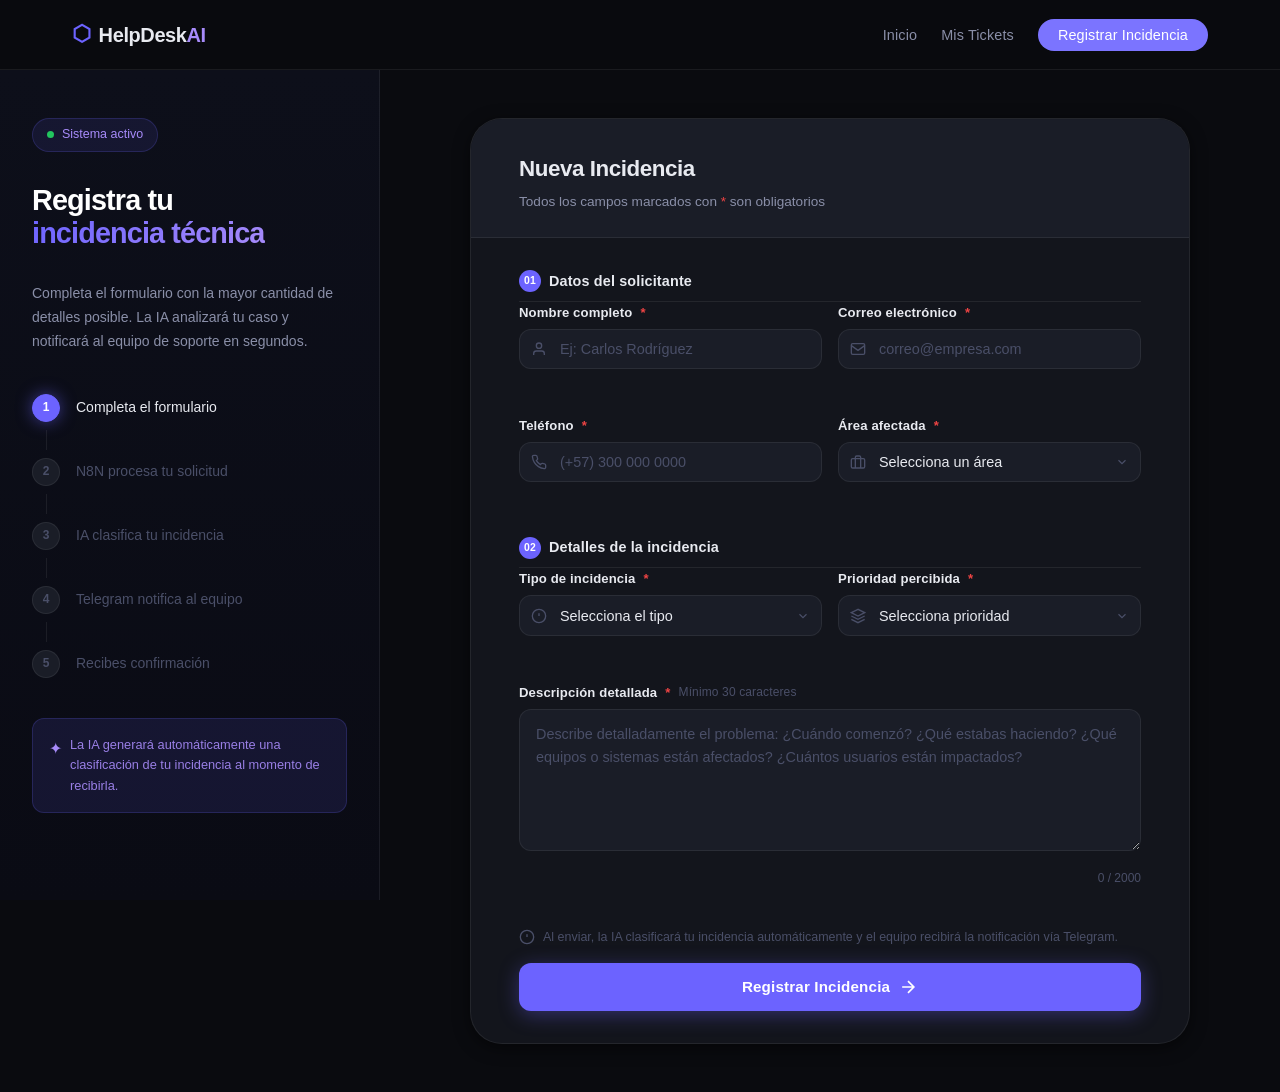
==== commit 7bea22f0: "feat: :memo: correcion de algunos errores" ====
--- a/form.html
+++ b/form.html
@@ -288,6 +288,7 @@
   </main>
 
   <script src="js/app.js"></script>
+  <script src="js/api.js"></script>
   <script src="js/form-compiled.js"></script>
 </body>
 </html>
